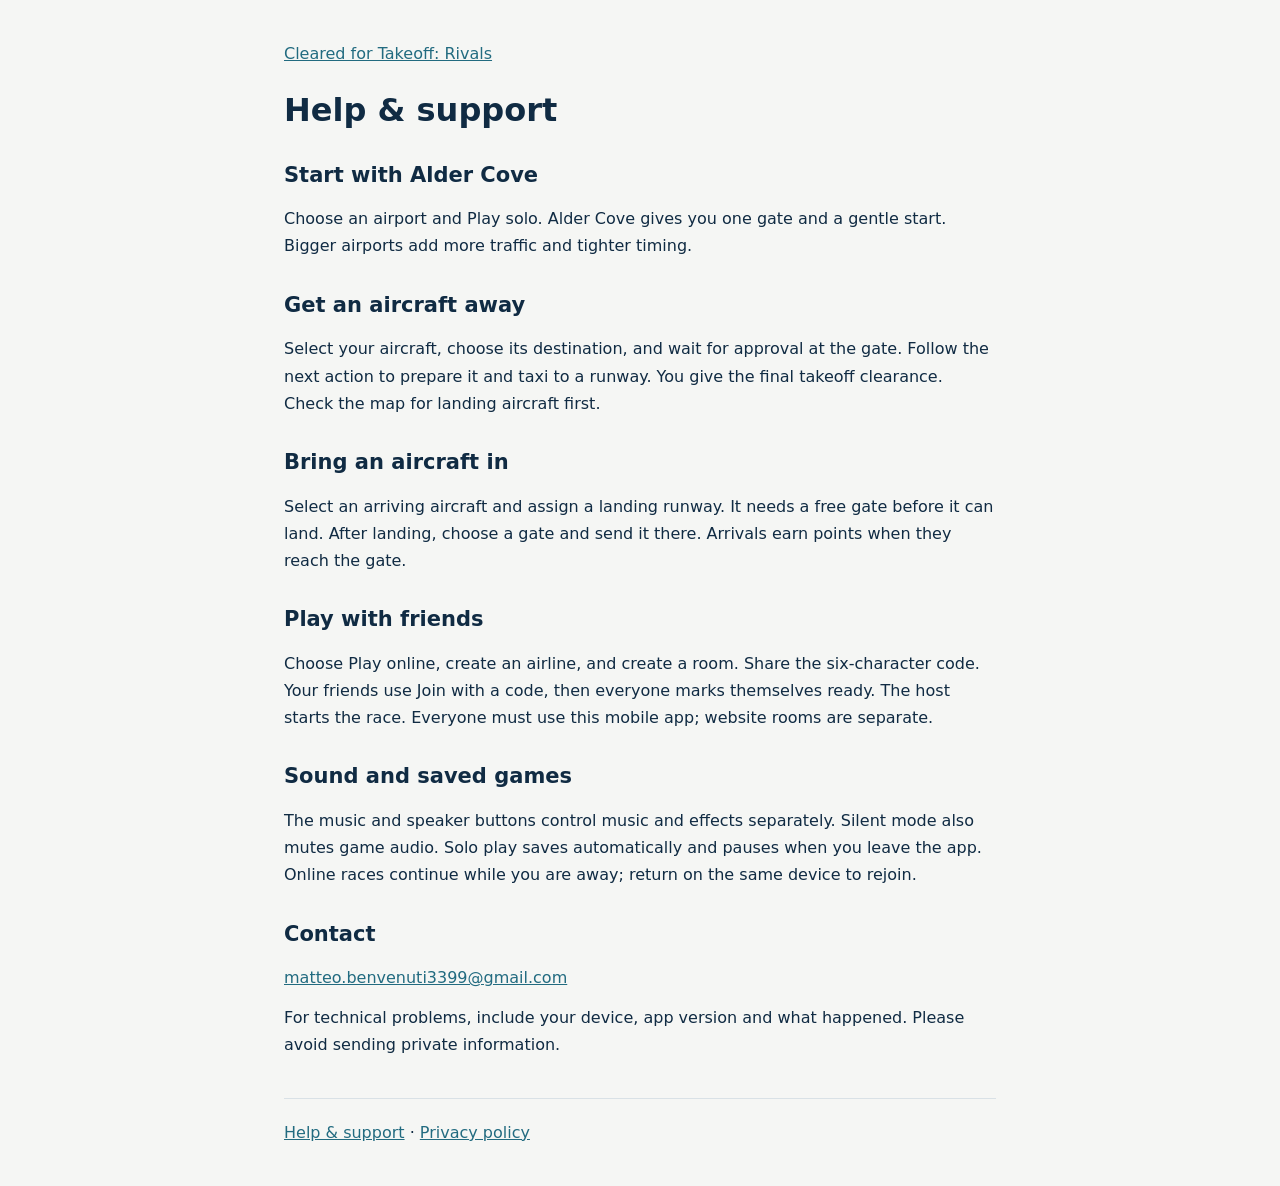
==== cleared-for-takeoff/index.html @ 17b9adcc "Publish support and privacy pages for FixtureLane and Cleared for Takeoff" ====
<!doctype html><html lang="en"><head><meta charset="utf-8"><meta name="viewport" content="width=device-width, initial-scale=1"><meta name="description" content="Help &amp; support for Cleared for Takeoff: Rivals"><title>Help &amp; support — Cleared for Takeoff: Rivals</title><style>*{box-sizing:border-box}body{margin:0;background:#f5f6f4;color:#102b43;font:16px/1.7 system-ui,-apple-system,sans-serif}main{max-width:760px;margin:auto;padding:40px 24px}h1{font-size:32px;line-height:1.2;margin:24px 0}h2{font-size:21px;margin:28px 0 8px}p{margin:12px 0;overflow-wrap:anywhere}a{color:#226b80;text-decoration:underline}footer{margin-top:40px;padding-top:20px;border-top:1px solid #d9e1e6}</style></head><body><main><a href="./support.html">Cleared for Takeoff: Rivals</a><h1>Help &amp; support</h1><section><h2>Start with Alder Cove</h2><p>Choose an airport and Play solo. Alder Cove gives you one gate and a gentle start. Bigger airports add more traffic and tighter timing.</p></section><section><h2>Get an aircraft away</h2><p>Select your aircraft, choose its destination, and wait for approval at the gate. Follow the next action to prepare it and taxi to a runway. You give the final takeoff clearance. Check the map for landing aircraft first.</p></section><section><h2>Bring an aircraft in</h2><p>Select an arriving aircraft and assign a landing runway. It needs a free gate before it can land. After landing, choose a gate and send it there. Arrivals earn points when they reach the gate.</p></section><section><h2>Play with friends</h2><p>Choose Play online, create an airline, and create a room. Share the six-character code. Your friends use Join with a code, then everyone marks themselves ready. The host starts the race. Everyone must use this mobile app; website rooms are separate.</p></section><section><h2>Sound and saved games</h2><p>The music and speaker buttons control music and effects separately. Silent mode also mutes game audio. Solo play saves automatically and pauses when you leave the app. Online races continue while you are away; return on the same device to rejoin.</p></section><section><h2>Contact</h2><p><a href="mailto:matteo.benvenuti3399@gmail.com">matteo.benvenuti3399@gmail.com</a></p><p>For technical problems, include your device, app version and what happened. Please avoid sending private information.</p></section><footer><a href="./support.html">Help & support</a> · <a href="./privacy.html">Privacy policy</a></footer></main></body></html>
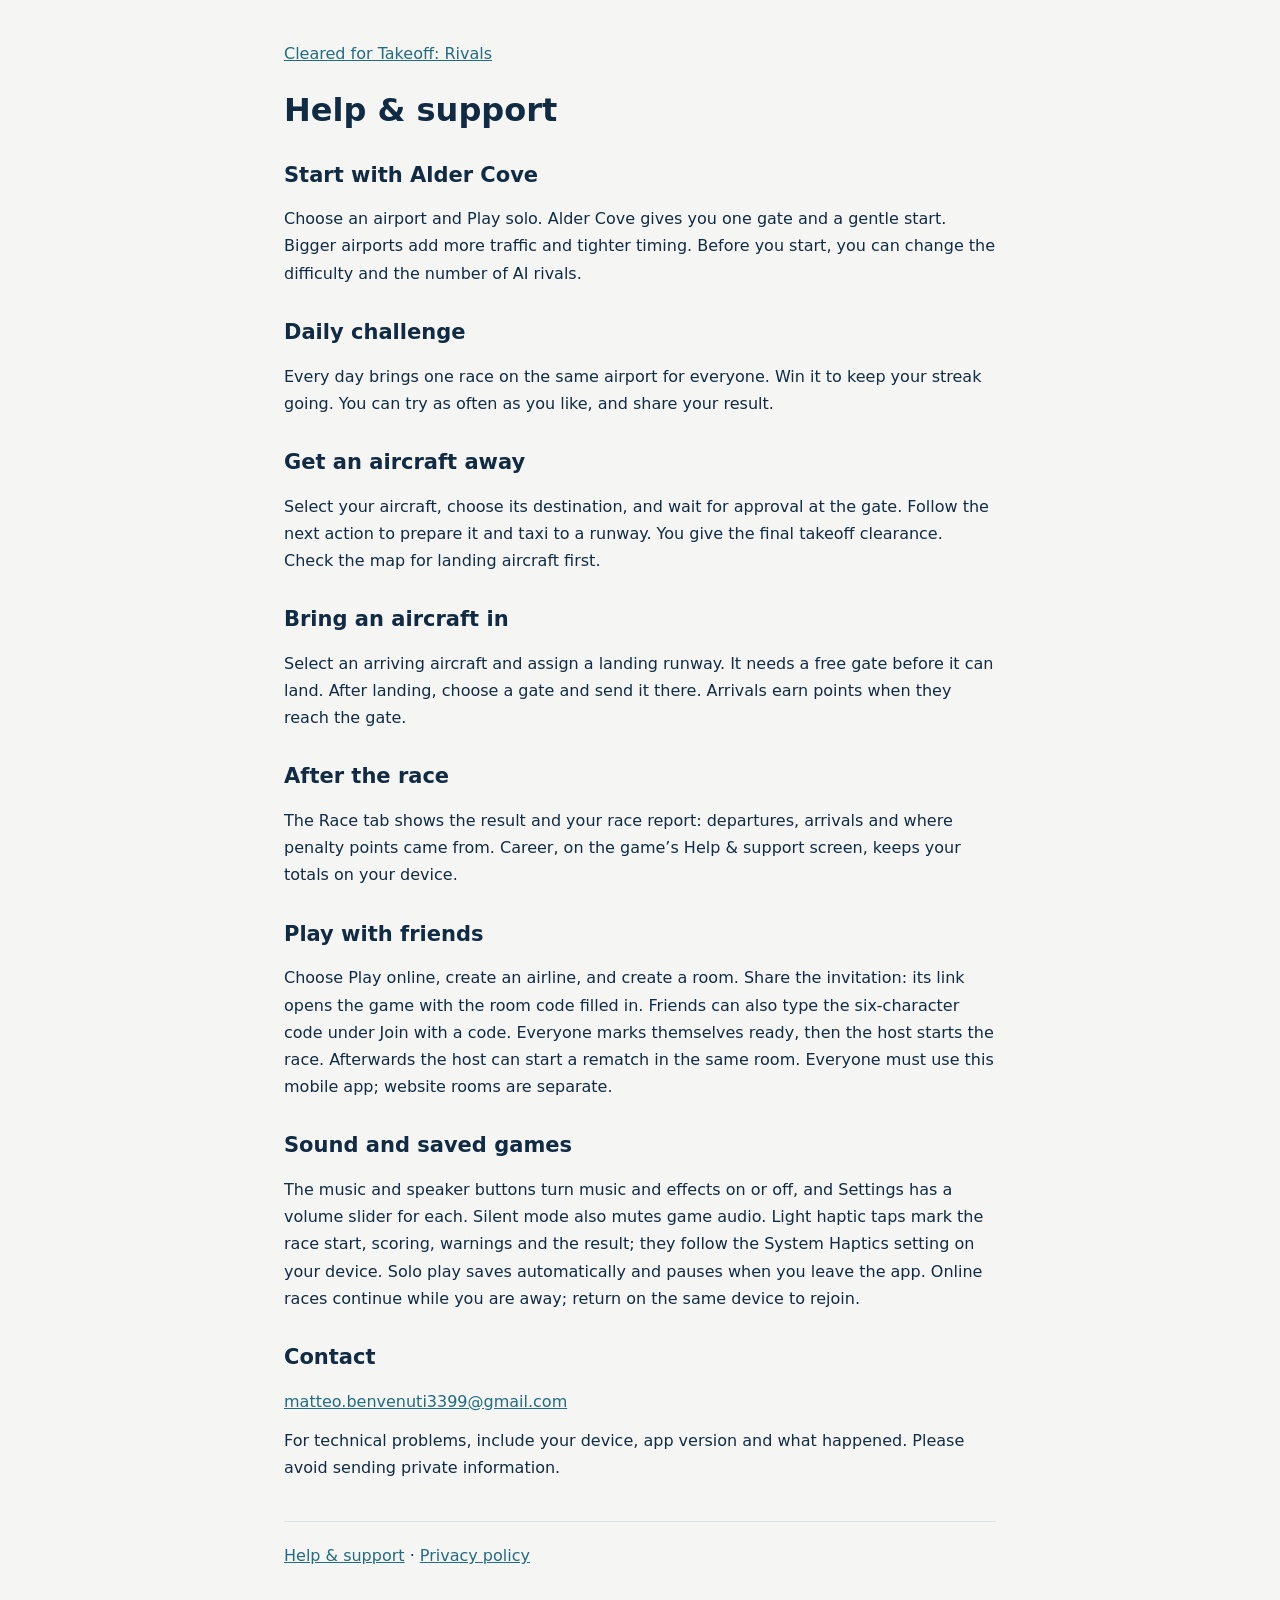
==== commit 60e12f58: "Cleared for Takeoff: retention wording and help text for version 1.2 Co-Authored-By: Claude Sonnet 5" ====
--- a/cleared-for-takeoff/index.html
+++ b/cleared-for-takeoff/index.html
@@ -1 +1 @@
-<!doctype html><html lang="en"><head><meta charset="utf-8"><meta name="viewport" content="width=device-width, initial-scale=1"><meta name="description" content="Help &amp; support for Cleared for Takeoff: Rivals"><title>Help &amp; support — Cleared for Takeoff: Rivals</title><style>*{box-sizing:border-box}body{margin:0;background:#f5f6f4;color:#102b43;font:16px/1.7 system-ui,-apple-system,sans-serif}main{max-width:760px;margin:auto;padding:40px 24px}h1{font-size:32px;line-height:1.2;margin:24px 0}h2{font-size:21px;margin:28px 0 8px}p{margin:12px 0;overflow-wrap:anywhere}a{color:#226b80;text-decoration:underline}footer{margin-top:40px;padding-top:20px;border-top:1px solid #d9e1e6}</style></head><body><main><a href="./support.html">Cleared for Takeoff: Rivals</a><h1>Help &amp; support</h1><section><h2>Start with Alder Cove</h2><p>Choose an airport and Play solo. Alder Cove gives you one gate and a gentle start. Bigger airports add more traffic and tighter timing.</p></section><section><h2>Get an aircraft away</h2><p>Select your aircraft, choose its destination, and wait for approval at the gate. Follow the next action to prepare it and taxi to a runway. You give the final takeoff clearance. Check the map for landing aircraft first.</p></section><section><h2>Bring an aircraft in</h2><p>Select an arriving aircraft and assign a landing runway. It needs a free gate before it can land. After landing, choose a gate and send it there. Arrivals earn points when they reach the gate.</p></section><section><h2>Play with friends</h2><p>Choose Play online, create an airline, and create a room. Share the six-character code. Your friends use Join with a code, then everyone marks themselves ready. The host starts the race. Everyone must use this mobile app; website rooms are separate.</p></section><section><h2>Sound and saved games</h2><p>The music and speaker buttons control music and effects separately. Silent mode also mutes game audio. Solo play saves automatically and pauses when you leave the app. Online races continue while you are away; return on the same device to rejoin.</p></section><section><h2>Contact</h2><p><a href="mailto:matteo.benvenuti3399@gmail.com">matteo.benvenuti3399@gmail.com</a></p><p>For technical problems, include your device, app version and what happened. Please avoid sending private information.</p></section><footer><a href="./support.html">Help & support</a> · <a href="./privacy.html">Privacy policy</a></footer></main></body></html>+<!doctype html><html lang="en"><head><meta charset="utf-8"><meta name="viewport" content="width=device-width, initial-scale=1"><meta name="description" content="Help &amp; support for Cleared for Takeoff: Rivals"><title>Help &amp; support — Cleared for Takeoff: Rivals</title><style>*{box-sizing:border-box}body{margin:0;background:#f5f6f4;color:#102b43;font:16px/1.7 system-ui,-apple-system,sans-serif}main{max-width:760px;margin:auto;padding:40px 24px}h1{font-size:32px;line-height:1.2;margin:24px 0}h2{font-size:21px;margin:28px 0 8px}p{margin:12px 0;overflow-wrap:anywhere}a{color:#226b80;text-decoration:underline}footer{margin-top:40px;padding-top:20px;border-top:1px solid #d9e1e6}</style></head><body><main><a href="./support.html">Cleared for Takeoff: Rivals</a><h1>Help &amp; support</h1><section><h2>Start with Alder Cove</h2><p>Choose an airport and Play solo. Alder Cove gives you one gate and a gentle start. Bigger airports add more traffic and tighter timing. Before you start, you can change the difficulty and the number of AI rivals.</p></section><section><h2>Daily challenge</h2><p>Every day brings one race on the same airport for everyone. Win it to keep your streak going. You can try as often as you like, and share your result.</p></section><section><h2>Get an aircraft away</h2><p>Select your aircraft, choose its destination, and wait for approval at the gate. Follow the next action to prepare it and taxi to a runway. You give the final takeoff clearance. Check the map for landing aircraft first.</p></section><section><h2>Bring an aircraft in</h2><p>Select an arriving aircraft and assign a landing runway. It needs a free gate before it can land. After landing, choose a gate and send it there. Arrivals earn points when they reach the gate.</p></section><section><h2>After the race</h2><p>The Race tab shows the result and your race report: departures, arrivals and where penalty points came from. Career, on the game’s Help &amp; support screen, keeps your totals on your device.</p></section><section><h2>Play with friends</h2><p>Choose Play online, create an airline, and create a room. Share the invitation: its link opens the game with the room code filled in. Friends can also type the six-character code under Join with a code. Everyone marks themselves ready, then the host starts the race. Afterwards the host can start a rematch in the same room. Everyone must use this mobile app; website rooms are separate.</p></section><section><h2>Sound and saved games</h2><p>The music and speaker buttons turn music and effects on or off, and Settings has a volume slider for each. Silent mode also mutes game audio. Light haptic taps mark the race start, scoring, warnings and the result; they follow the System Haptics setting on your device. Solo play saves automatically and pauses when you leave the app. Online races continue while you are away; return on the same device to rejoin.</p></section><section><h2>Contact</h2><p><a href="mailto:matteo.benvenuti3399@gmail.com">matteo.benvenuti3399@gmail.com</a></p><p>For technical problems, include your device, app version and what happened. Please avoid sending private information.</p></section><footer><a href="./support.html">Help & support</a> · <a href="./privacy.html">Privacy policy</a></footer></main></body></html>
